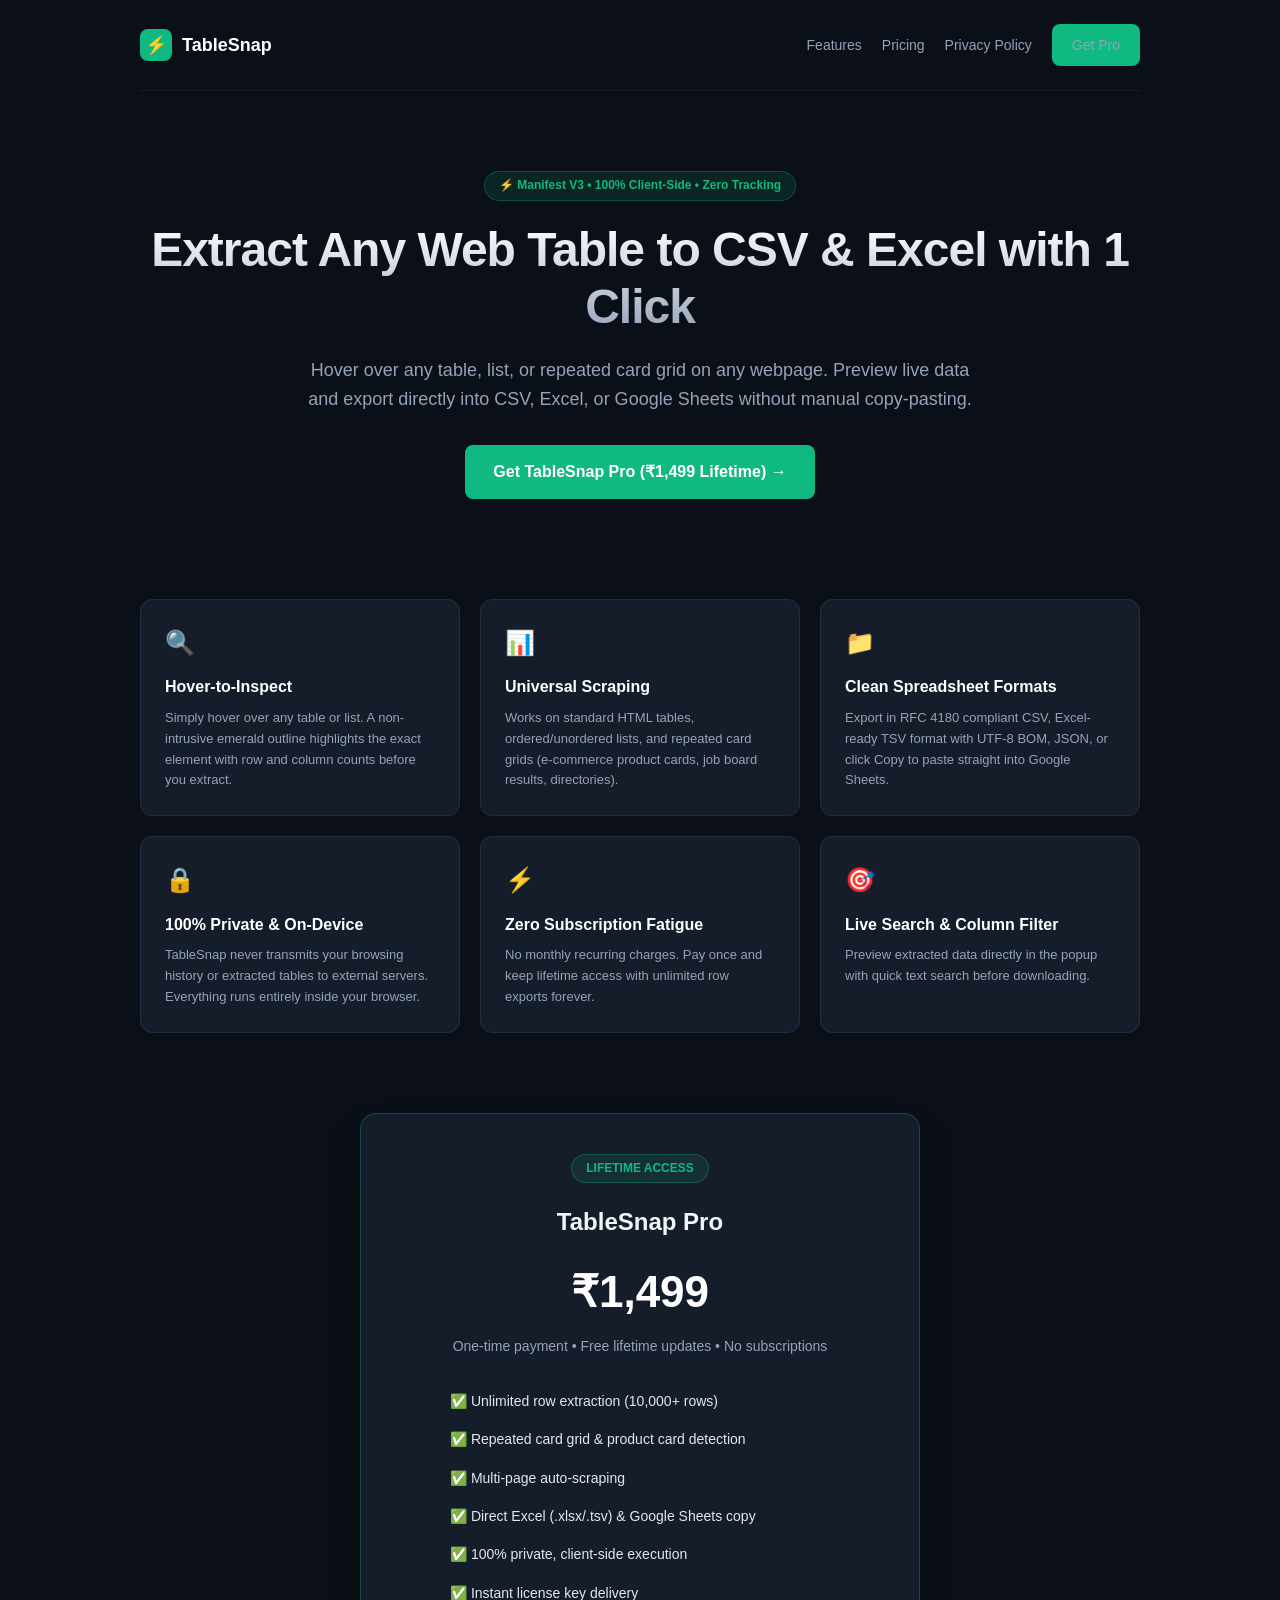
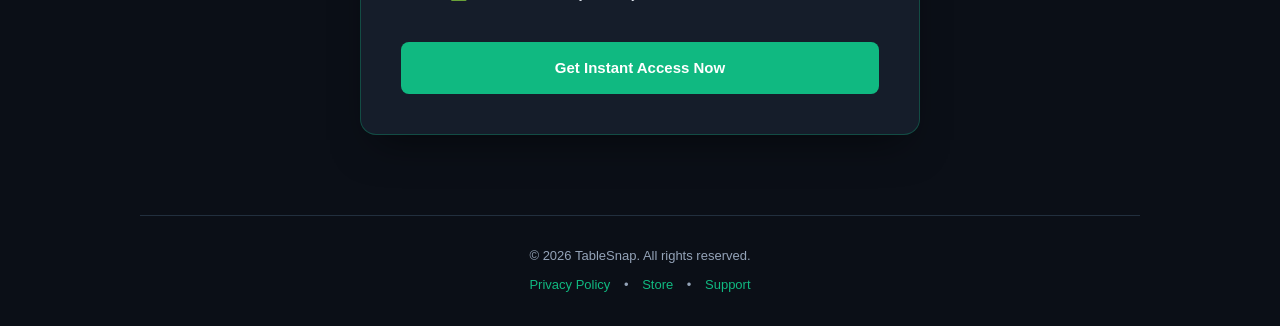
==== index.html @ 465cb187 "Initial release of TableSnap v1.0.0" ====
﻿<!DOCTYPE html>
<html lang="en">
<head>
  <meta charset="UTF-8">
  <meta name="viewport" content="width=device-width, initial-scale=1.0">
  <title>TableSnap — Instant Web Table & Data Scraper Chrome Extension</title>
  <meta name="description" content="Scrape any HTML table, list, or repeated card grid from any webpage into CSV or Excel with 1 click. 100% private, client-side, zero recurring fees.">
  <style>
    :root {
      --bg: #0B0F17;
      --card: #151D2A;
      --border: #222F3E;
      --text: #F1F5F9;
      --muted: #94A3B8;
      --primary: #10B981;
      --primary-hover: #059669;
      --accent: #F59E0B;
    }
    * { box-sizing: border-box; margin: 0; padding: 0; }
    body {
      font-family: -apple-system, BlinkMacSystemFont, "Segoe UI", Roboto, sans-serif;
      background: var(--bg);
      color: var(--text);
      line-height: 1.6;
    }
    .container { max-width: 1040px; margin: 0 auto; padding: 0 20px; }
    
    /* Nav */
    nav {
      display: flex;
      justify-content: space-between;
      align-items: center;
      padding: 24px 0;
      border-bottom: 1px solid rgba(255,255,255,0.06);
    }
    .logo {
      display: flex;
      align-items: center;
      gap: 10px;
      font-size: 18px;
      font-weight: 700;
      color: #FFF;
      text-decoration: none;
    }
    .logo-icon {
      width: 32px;
      height: 32px;
      background: var(--primary);
      border-radius: 8px;
      display: flex;
      align-items: center;
      justify-content: center;
    }
    .nav-links { display: flex; gap: 20px; align-items: center; }
    .nav-links a { color: var(--muted); text-decoration: none; font-size: 14px; font-weight: 500; }
    .nav-links a:hover { color: #FFF; }
    .btn {
      display: inline-block;
      padding: 10px 20px;
      border-radius: 8px;
      font-size: 14px;
      font-weight: 600;
      text-decoration: none;
      transition: all 0.2s;
    }
    .btn-primary { background: var(--primary); color: #FFF; }
    .btn-primary:hover { background: var(--primary-hover); transform: translateY(-1px); }

    /* Hero */
    .hero {
      text-align: center;
      padding: 80px 0 60px;
    }
    .badge-pill {
      display: inline-block;
      background: rgba(16, 185, 129, 0.12);
      color: var(--primary);
      border: 1px solid rgba(16, 185, 129, 0.3);
      padding: 4px 14px;
      border-radius: 9999px;
      font-size: 12px;
      font-weight: 600;
      margin-bottom: 20px;
    }
    h1 {
      font-size: 48px;
      font-weight: 800;
      letter-spacing: -1px;
      line-height: 1.2;
      margin-bottom: 20px;
      background: linear-gradient(180deg, #FFFFFF 0%, #94A3B8 100%);
      -webkit-background-clip: text;
      -webkit-text-fill-color: transparent;
    }
    .hero p {
      font-size: 18px;
      color: var(--muted);
      max-width: 680px;
      margin: 0 auto 32px;
    }

    /* Features Grid */
    .features {
      display: grid;
      grid-template-columns: repeat(auto-fit, minmax(300px, 1fr));
      gap: 20px;
      padding: 40px 0 80px;
    }
    .feature-card {
      background: var(--card);
      border: 1px solid var(--border);
      border-radius: 12px;
      padding: 24px;
    }
    .feature-icon {
      font-size: 24px;
      margin-bottom: 12px;
    }
    .feature-card h3 { font-size: 16px; margin-bottom: 8px; color: #FFF; }
    .feature-card p { font-size: 13px; color: var(--muted); }

    /* Pricing Section */
    .pricing {
      background: var(--card);
      border: 1px solid rgba(16, 185, 129, 0.3);
      border-radius: 16px;
      max-width: 560px;
      margin: 0 auto 80px;
      padding: 40px;
      text-align: center;
      box-shadow: 0 20px 40px -15px rgba(0,0,0,0.5);
    }
    .price-num { font-size: 44px; font-weight: 800; color: #FFF; margin: 16px 0 8px; }
    .price-sub { color: var(--muted); font-size: 14px; margin-bottom: 24px; }
    .feature-checkmarks { list-style: none; text-align: left; margin: 0 auto 30px; max-width: 380px; }
    .feature-checkmarks li { padding: 8px 0; font-size: 14px; color: #E2E8F0; display: flex; align-items: center; gap: 10px; }

    /* Footer */
    footer {
      border-top: 1px solid var(--border);
      padding: 30px 0;
      text-align: center;
      font-size: 13px;
      color: var(--muted);
    }
    footer a { color: var(--primary); text-decoration: none; margin: 0 10px; }
    footer a:hover { text-decoration: underline; }
  </style>
</head>
<body>
  <div class="container">
    <nav>
      <a href="#" class="logo">
        <div class="logo-icon">⚡</div>
        TableSnap
      </a>
      <div class="nav-links">
        <a href="#features">Features</a>
        <a href="#pricing">Pricing</a>
        <a href="privacy-policy.html">Privacy Policy</a>
        <a href="https://hopelessiam07.lemonsqueezy.com/checkout/buy/918af369-03bc-40d2-8018-711bf68cbd29" class="btn btn-primary">Get Pro</a>
      </div>
    </nav>

    <section class="hero">
      <div class="badge-pill">⚡ Manifest V3 &bull; 100% Client-Side &bull; Zero Tracking</div>
      <h1>Extract Any Web Table to CSV & Excel with 1 Click</h1>
      <p>Hover over any table, list, or repeated card grid on any webpage. Preview live data and export directly into CSV, Excel, or Google Sheets without manual copy-pasting.</p>
      <a href="https://hopelessiam07.lemonsqueezy.com/checkout/buy/918af369-03bc-40d2-8018-711bf68cbd29" class="btn btn-primary" style="font-size: 16px; padding: 14px 28px;">
        Get TableSnap Pro (₹1,499 Lifetime) &rarr;
      </a>
    </section>

    <section id="features" class="features">
      <div class="feature-card">
        <div class="feature-icon">🔍</div>
        <h3>Hover-to-Inspect</h3>
        <p>Simply hover over any table or list. A non-intrusive emerald outline highlights the exact element with row and column counts before you extract.</p>
      </div>
      <div class="feature-card">
        <div class="feature-icon">📊</div>
        <h3>Universal Scraping</h3>
        <p>Works on standard HTML tables, ordered/unordered lists, and repeated card grids (e-commerce product cards, job board results, directories).</p>
      </div>
      <div class="feature-card">
        <div class="feature-icon">📁</div>
        <h3>Clean Spreadsheet Formats</h3>
        <p>Export in RFC 4180 compliant CSV, Excel-ready TSV format with UTF-8 BOM, JSON, or click Copy to paste straight into Google Sheets.</p>
      </div>
      <div class="feature-card">
        <div class="feature-icon">🔒</div>
        <h3>100% Private & On-Device</h3>
        <p>TableSnap never transmits your browsing history or extracted tables to external servers. Everything runs entirely inside your browser.</p>
      </div>
      <div class="feature-card">
        <div class="feature-icon">⚡</div>
        <h3>Zero Subscription Fatigue</h3>
        <p>No monthly recurring charges. Pay once and keep lifetime access with unlimited row exports forever.</p>
      </div>
      <div class="feature-card">
        <div class="feature-icon">🎯</div>
        <h3>Live Search & Column Filter</h3>
        <p>Preview extracted data directly in the popup with quick text search before downloading.</p>
      </div>
    </section>

    <section id="pricing" class="pricing">
      <div class="badge-pill">LIFETIME ACCESS</div>
      <h2>TableSnap Pro</h2>
      <div class="price-num">₹1,499</div>
      <div class="price-sub">One-time payment &bull; Free lifetime updates &bull; No subscriptions</div>

      <ul class="feature-checkmarks">
        <li>✅ Unlimited row extraction (10,000+ rows)</li>
        <li>✅ Repeated card grid & product card detection</li>
        <li>✅ Multi-page auto-scraping</li>
        <li>✅ Direct Excel (.xlsx/.tsv) & Google Sheets copy</li>
        <li>✅ 100% private, client-side execution</li>
        <li>✅ Instant license key delivery</li>
      </ul>

      <a href="https://hopelessiam07.lemonsqueezy.com/checkout/buy/918af369-03bc-40d2-8018-711bf68cbd29" class="btn btn-primary" style="width: 100%; font-size: 15px; padding: 14px;">
        Get Instant Access Now
      </a>
    </section>

    <footer>
      <p>&copy; 2026 TableSnap. All rights reserved.</p>
      <p style="margin-top: 8px;">
        <a href="privacy-policy.html">Privacy Policy</a> &bull;
        <a href="https://hopelessiam07.lemonsqueezy.com">Store</a> &bull;
        <a href="mailto:support@tablesnap.dev">Support</a>
      </p>
    </footer>
  </div>
</body>
</html>
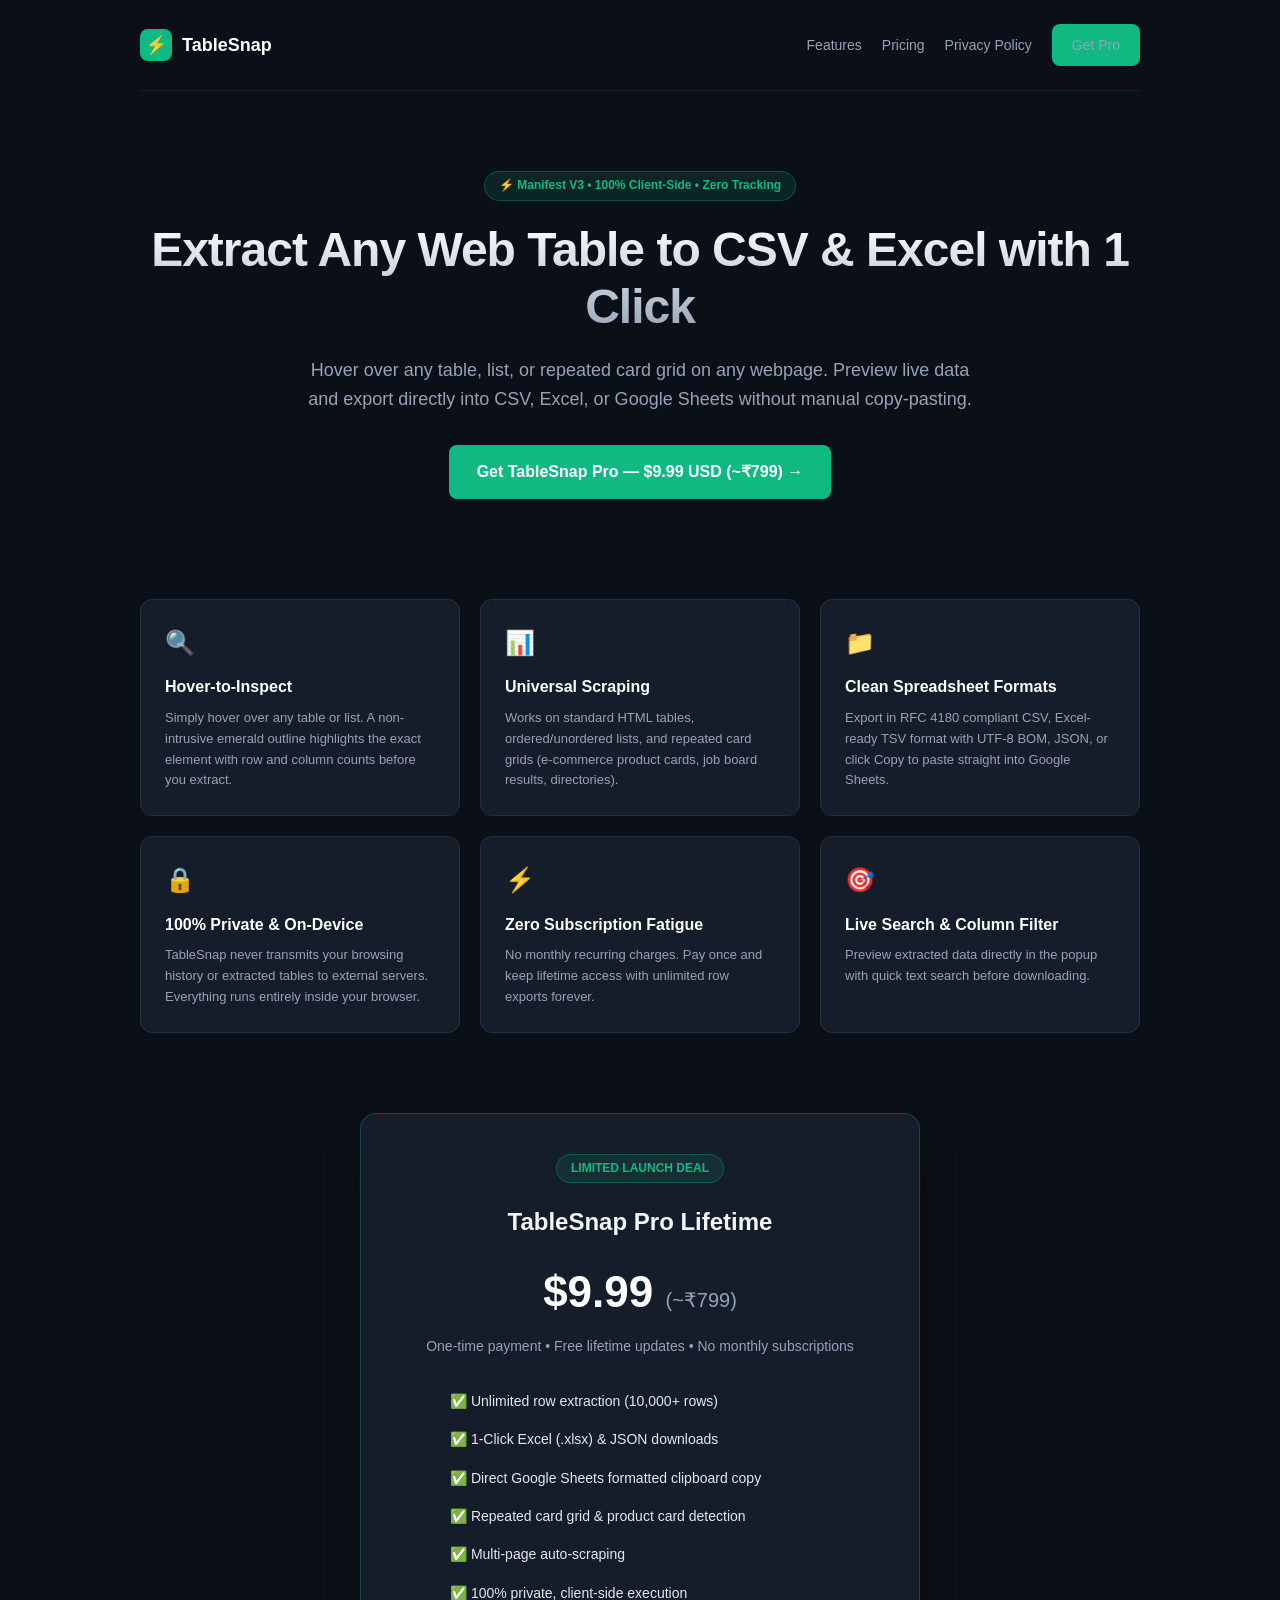
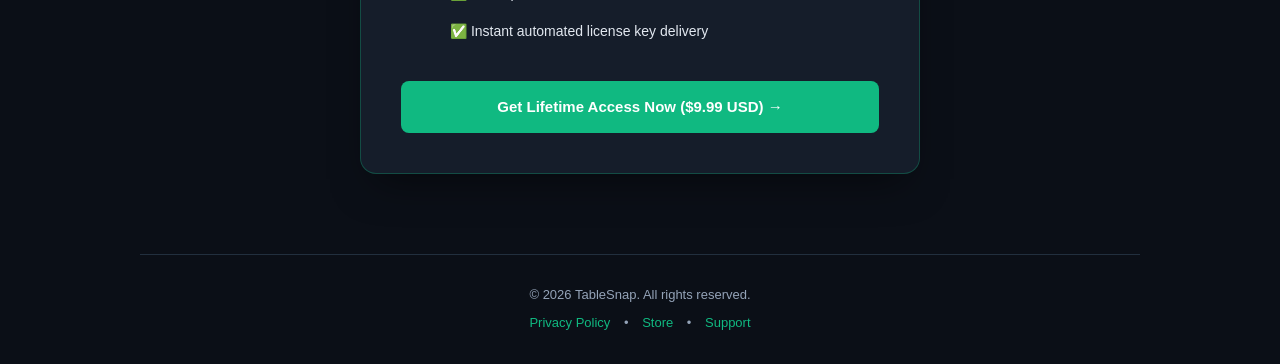
==== commit a56412f5: "Release v1.0.1: .99 USD launch pricing, Excel Pro gating, and tighter free row limits" ====
--- a/index.html
+++ b/index.html
@@ -1,4 +1,4 @@
-﻿<!DOCTYPE html>
+<!DOCTYPE html>
 <html lang="en">
 <head>
   <meta charset="UTF-8">
@@ -167,7 +167,7 @@
       <h1>Extract Any Web Table to CSV & Excel with 1 Click</h1>
       <p>Hover over any table, list, or repeated card grid on any webpage. Preview live data and export directly into CSV, Excel, or Google Sheets without manual copy-pasting.</p>
       <a href="https://hopelessiam07.lemonsqueezy.com/checkout/buy/918af369-03bc-40d2-8018-711bf68cbd29" class="btn btn-primary" style="font-size: 16px; padding: 14px 28px;">
-        Get TableSnap Pro (₹1,499 Lifetime) &rarr;
+        Get TableSnap Pro — $9.99 USD (~₹799) &rarr;
       </a>
     </section>
 
@@ -205,22 +205,23 @@
     </section>
 
     <section id="pricing" class="pricing">
-      <div class="badge-pill">LIFETIME ACCESS</div>
-      <h2>TableSnap Pro</h2>
-      <div class="price-num">₹1,499</div>
-      <div class="price-sub">One-time payment &bull; Free lifetime updates &bull; No subscriptions</div>
+      <div class="badge-pill">LIMITED LAUNCH DEAL</div>
+      <h2>TableSnap Pro Lifetime</h2>
+      <div class="price-num">$9.99 <span style="font-size: 20px; font-weight: 500; color: var(--muted);">(~₹799)</span></div>
+      <div class="price-sub">One-time payment &bull; Free lifetime updates &bull; No monthly subscriptions</div>
 
       <ul class="feature-checkmarks">
         <li>✅ Unlimited row extraction (10,000+ rows)</li>
+        <li>✅ 1-Click Excel (.xlsx) & JSON downloads</li>
+        <li>✅ Direct Google Sheets formatted clipboard copy</li>
         <li>✅ Repeated card grid & product card detection</li>
         <li>✅ Multi-page auto-scraping</li>
-        <li>✅ Direct Excel (.xlsx/.tsv) & Google Sheets copy</li>
         <li>✅ 100% private, client-side execution</li>
-        <li>✅ Instant license key delivery</li>
+        <li>✅ Instant automated license key delivery</li>
       </ul>
 
       <a href="https://hopelessiam07.lemonsqueezy.com/checkout/buy/918af369-03bc-40d2-8018-711bf68cbd29" class="btn btn-primary" style="width: 100%; font-size: 15px; padding: 14px;">
-        Get Instant Access Now
+        Get Lifetime Access Now ($9.99 USD) &rarr;
       </a>
     </section>
 
